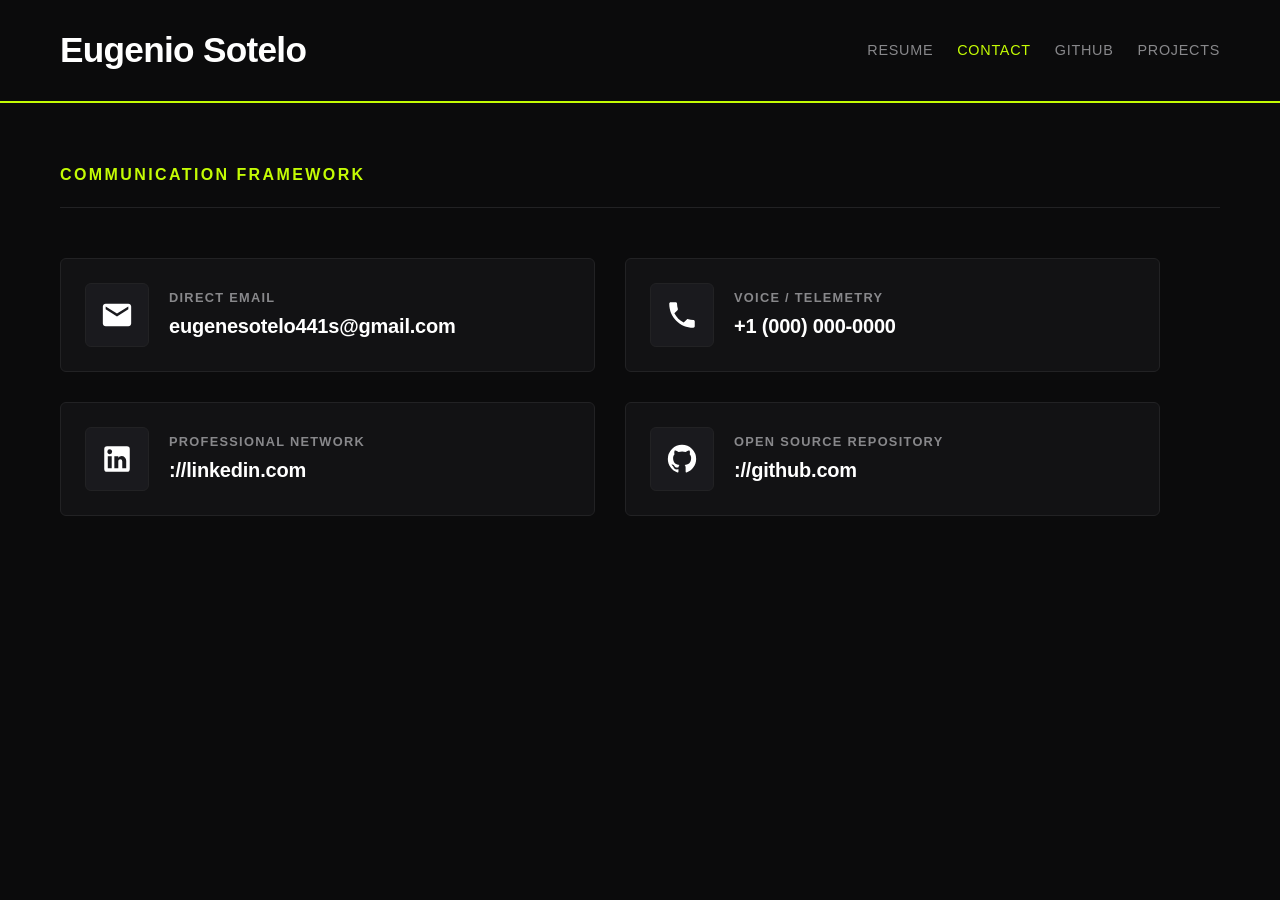
==== contact.html @ 0ef14af7 "Add contact.html with contact information layout This file contains the HTML structure for the conta" ====
<!DOCTYPE html>
<html lang="en">
<head>
    <meta charset="UTF-8">
    <meta name="viewport" content="width=device-width, initial-scale=1.0">
    <title>Eugenio Sotelo | Contact</title>
    <style>
        /* Modern Minimalist High-Contrast Palette */
        :root {
            --bg: #0b0b0c;
            --text-primary: #ffffff;
            --text-secondary: #88888b;
            --border-color: #222224;
            --accent: #c4fc04;
            --font-stack: -apple-system, BlinkMacSystemFont, 'Segoe UI', Roboto, sans-serif;
        }

        * {
            margin: 0;
            padding: 0;
            box-sizing: border-box;
        }

        body {
            background-color: var(--bg);
            color: var(--text-primary);
            font-family: var(--font-stack);
            line-height: 1.5;
            min-height: 100vh;
            display: flex;
            flex-direction: column;
        }

        /* Static Global Top Navigation Bar */
        header {
            width: 100%;
            background-color: var(--bg);
            border-bottom: 2px solid var(--accent);
        }

        .navbar {
            max-width: 100%;
            margin: 0 auto;
            display: flex;
            justify-content: space-between; 
            align-items: center;
            padding: 24px 60px;
        }

        /* Top-Left Header Name - Identical across all pages linking to home */
        .nav-logo {
            font-size: 2.2rem; 
            font-weight: 700;
            letter-spacing: -0.02em;
            color: var(--text-primary);
            text-decoration: none;
            transition: color 0.2s ease;
        }

        .nav-logo:hover {
            color: var(--accent);
        }

        .nav-links-group {
            display: flex;
            gap: 24px;
        }

        .nav-item {
            color: var(--text-secondary);
            text-decoration: none;
            font-size: 0.9rem;
            font-weight: 500;
            transition: color 0.2s ease;
            text-transform: uppercase;
            letter-spacing: 0.05em;
        }

        .nav-item:hover, .nav-item.active {
            color: var(--accent);
        }

        /* Contact Section Alignment Container */
        .contact-wrapper {
            width: 100%;
            max-width: 100%;
            padding: 60px 60px;
            flex: 1;
            display: flex;
            flex-direction: column;
            gap: 40px;
        }

        .page-title {
            font-size: 1rem;
            font-weight: 600;
            letter-spacing: 0.15em;
            color: var(--accent);
            text-transform: uppercase;
            border-bottom: 1px solid var(--border-color);
            padding-bottom: 20px;
            margin-bottom: 10px;
        }

        /* Grid System for Communication Nodes */
        .contact-grid {
            display: grid;
            grid-template-columns: repeat(2, 1fr);
            gap: 30px;
            width: 100%;
            max-width: 1100px;
        }

        /* Interactive Contact Card Row */
        .contact-card {
            display: flex;
            align-items: center;
            background-color: #121214;
            border: 1px solid var(--border-color);
            border-radius: 6px;
            padding: 24px;
            text-decoration: none;
            color: inherit;
            transition: transform 0.2s ease, border-color 0.2s ease;
        }

        .contact-card:hover {
            transform: translateY(-2px);
            border-color: var(--accent);
        }

        /* Left Side: Brand Logo Vector Frame */
        .logo-box {
            flex: 0 0 64px;
            height: 64px;
            background-color: #1a1a1e;
            border: 1px solid var(--border-color);
            border-radius: 6px;
            display: flex;
            align-items: center;
            justify-content: center;
            margin-right: 20px;
            padding: 14px;
        }

        .logo-box svg {
            width: 100%;
            height: 100%;
            fill: var(--text-primary);
            transition: fill 0.2s ease;
        }

        .contact-card:hover .logo-box svg {
            fill: var(--accent);
        }

        /* Right Side: Communication Meta Details Column */
        .contact-details {
            display: flex;
            flex-direction: column;
        }

        .method-label {
            font-size: 0.8rem;
            font-weight: 600;
            letter-spacing: 0.1em;
            color: var(--text-secondary);
            text-transform: uppercase;
            margin-bottom: 4px;
        }

        .communication-string {
            font-size: 1.25rem;
            font-weight: 600;
            color: var(--text-primary);
            letter-spacing: -0.01em;
            word-break: break-all;
        }

        /* Responsive Mobile Layout Adaptations */
        @media (max-width: 768px) {
            .contact-grid {
                grid-template-columns: 1fr;
                gap: 20px;
            }
            .navbar {
                flex-direction: column;
                gap: 16px;
                padding: 18px 20px;
                text-align: center;
            }
            .contact-wrapper {
                padding: 40px 20px;
            }
            .communication-string {
                font-size: 1.1rem;
            }
        }
    </style>
</head>

<body>

    <!-- Static Top Header Bar -->
    <header>
        <nav class="navbar">
            <a href="index.html" class="nav-logo">Eugenio Sotelo</a>
            
            <div class="nav-links-group">
                <a href="2026FallResume.pdf" target="_blank" class="nav-item">Resume</a>
                <a href="contact.html" class="nav-item active">Contact</a>
                <a href="https://github.com" target="_blank" class="nav-item">GitHub</a>
                <a href="projects.html" class="nav-item">Projects</a>
            </div>
        </nav>
    </header>

    <!-- Main Alignment Portal -->
    <main class="contact-wrapper">
        <h1 class="page-title">Communication Framework</h1>

        <div class="contact-grid">

            <!-- Node 01: Email Endpoint Link -->
            <a href="mailto:eugenesotelo441s@gmail.com" class="contact-card">
                <div class="logo-box">
                    <!-- Standard Mail Vector Graphic -->
                    <svg viewBox="0 0 24 24"><path d="M20 4H4c-1.1 0-1.99.9-1.99 2L2 18c0 1.1.9 2 2 2h16c1.1 0 2-.9 2-2V6c0-1.1-.9-2-2-2zm0 4l-8 5-8-5V6l8 5 8-5v2z"/></svg>
                </div>
                <div class="contact-details">
                    <span class="method-label">Direct Email</span>
                    <span class="communication-string">eugenesotelo441s@gmail.com</span>
                </div>
            </a>

            <!-- Node 02: Telephone Endpoint Link -->
            <!-- Note: Adjust the 'tel:' href code and string display configuration with your actual phone details below -->
            <a href="tel:+19545889817" class="contact-card">
                <div class="logo-box">
                    <!-- Standard Phone Vector Graphic -->
                    <svg viewBox="0 0 24 24"><path d="M6.62 10.79c1.44 2.83 3.76 5.14 6.59 6.59l2.2-2.2c.27-.27.67-.36 1.02-.24 1.12.37 2.33.57 3.57.57.55 0 1 .45 1 1V20c0 .55-.45 1-1 1-9.39 0-17-7.61-17-17 0-.55.45-1 1-1h3.5c.55 0 1 .45 1 1 0 1.25.2 2.45.57 3.57.11.35.03.74-.25 1.02l-2.2 2.2z"/></svg>
                </div>
                <div class="contact-details">
                    <span class="method-label">Voice / Telemetry</span>
                    <span class="communication-string">+1 (000) 000-0000</span>
                </div>
            </a>

            
            <!-- Note: Insert your custom LinkedIn profile link address directly inside the href axis below -->
            <a href="https://www.linkedin.com/in/eugenio-sotelo/" target="_blank" class="contact-card">
                <div class="logo-box">
                    <!-- High-Resolution SVG brand logo vector asset -->
                    <svg viewBox="0 0 24 24"><path d="M19 3a2 2 0 0 1 2 2v14a2 2 0 0 1-2 2H5a2 2 0 0 1-2-2V5a2 2 0 0 1 2-2h14m-.5 15.5v-5.3a3.26 3.26 0 0 0-3.26-3.26c-.85 0-1.84.52-2.32 1.3v-1.11h-2.79v8.37h2.79v-4.93c0-.77.62-1.4 1.39-1.4a1.4 1.4 0 0 1 1.4 1.4v4.93h2.79M6.88 8.56a1.68 1.68 0 0 0 1.68-1.68c0-.93-.75-1.69-1.68-1.69a1.69 1.69 0 0 0-1.69 1.69c0 .93.76 1.68 1.69 1.68m1.39 9.94v-8.37H5.5v8.37h2.77z"/></svg>
                </div>
                <div class="contact-details">
                    <span class="method-label">Professional Network</span>
                    <span class="communication-string">://linkedin.com</span>
                </div>
            </a>

            <!-- Node 04: GitHub Repository Target Link -->
            <a href="https://github.com/DriftLoki" target="_blank" class="contact-card">
                <div class="logo-box">
                    
                    <svg viewBox="0 0 24 24"><path d="M12 2A10 10 0 0 0 2 12c0 4.42 2.87 8.17 6.84 9.5.5.08.66-.23.66-.5v-1.69c-2.77.6-3.36-1.34-3.36-1.34-.46-1.16-1.11-1.47-1.11-1.47-.9-.62.07-.6.07-.6 1 .07 1.53 1.03 1.53 1.03.9 1.52 2.34 1.07 2.91.83.1-.75.4-1.25.72-1.53-2.21-.25-4.55-1.1-4.55-4.93 0-1.08.4-1.98 1.03-2.67-.1-.26-.45-1.27.1-2.64 0 0 .83-.27 2.74 1.02a9.58 9.58 0 0 1 5 0c1.91-1.3 2.74-1.02 2.74-1.02.55 1.37.2 2.38.1 2.64.64.7 1.03 1.6 1.03 2.67 0 3.84-2.34 4.68-4.57 4.93.36.31.68.92.68 1.85V21c0 .27.16.59.67.5C19.14 20.16 22 16.42 22 12A10 10 0 0 0 12 2z"/></svg>
                </div>
                <div class="contact-details">
                    <span class="method-label">Open Source Repository</span>
                    <span class="communication-string">://github.com</span>
                </div>
            </a>

        </div>
    </main>

</body>
</html>
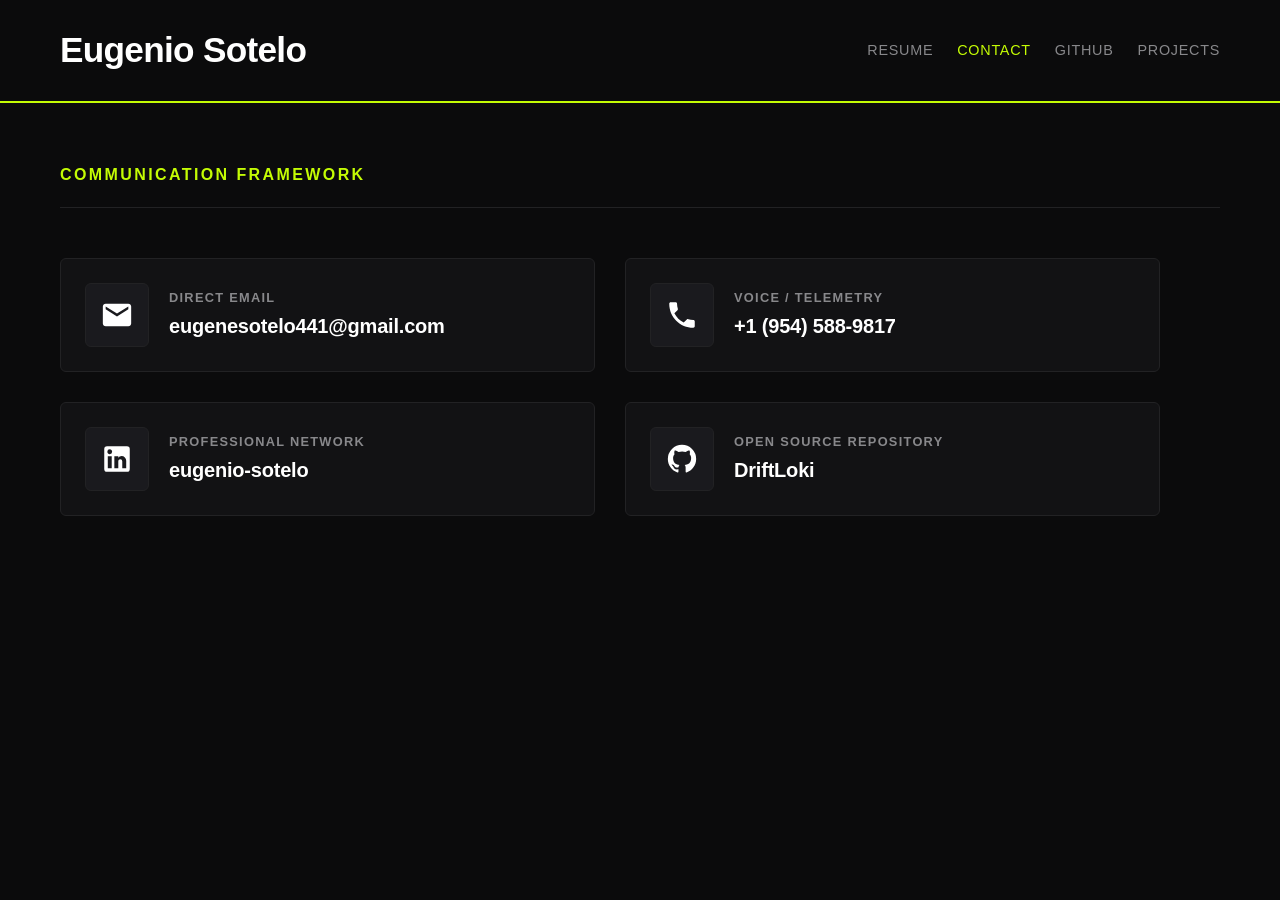
==== commit 7590bb41: "Update contact information in contact.html" ====
--- a/contact.html
+++ b/contact.html
@@ -222,14 +222,14 @@
         <div class="contact-grid">
 
             <!-- Node 01: Email Endpoint Link -->
-            <a href="mailto:eugenesotelo441s@gmail.com" class="contact-card">
+            <a href="mailto:eugenesotelo441@gmail.com" class="contact-card">
                 <div class="logo-box">
                     <!-- Standard Mail Vector Graphic -->
                     <svg viewBox="0 0 24 24"><path d="M20 4H4c-1.1 0-1.99.9-1.99 2L2 18c0 1.1.9 2 2 2h16c1.1 0 2-.9 2-2V6c0-1.1-.9-2-2-2zm0 4l-8 5-8-5V6l8 5 8-5v2z"/></svg>
                 </div>
                 <div class="contact-details">
                     <span class="method-label">Direct Email</span>
-                    <span class="communication-string">eugenesotelo441s@gmail.com</span>
+                    <span class="communication-string">eugenesotelo441@gmail.com</span>
                 </div>
             </a>
 
@@ -242,7 +242,7 @@
                 </div>
                 <div class="contact-details">
                     <span class="method-label">Voice / Telemetry</span>
-                    <span class="communication-string">+1 (000) 000-0000</span>
+                    <span class="communication-string">+1 (954) 588-9817</span>
                 </div>
             </a>
 
@@ -255,7 +255,7 @@
                 </div>
                 <div class="contact-details">
                     <span class="method-label">Professional Network</span>
-                    <span class="communication-string">://linkedin.com</span>
+                    <span class="communication-string">eugenio-sotelo</span>
                 </div>
             </a>
 
@@ -267,7 +267,7 @@
                 </div>
                 <div class="contact-details">
                     <span class="method-label">Open Source Repository</span>
-                    <span class="communication-string">://github.com</span>
+                    <span class="communication-string">DriftLoki</span>
                 </div>
             </a>
 
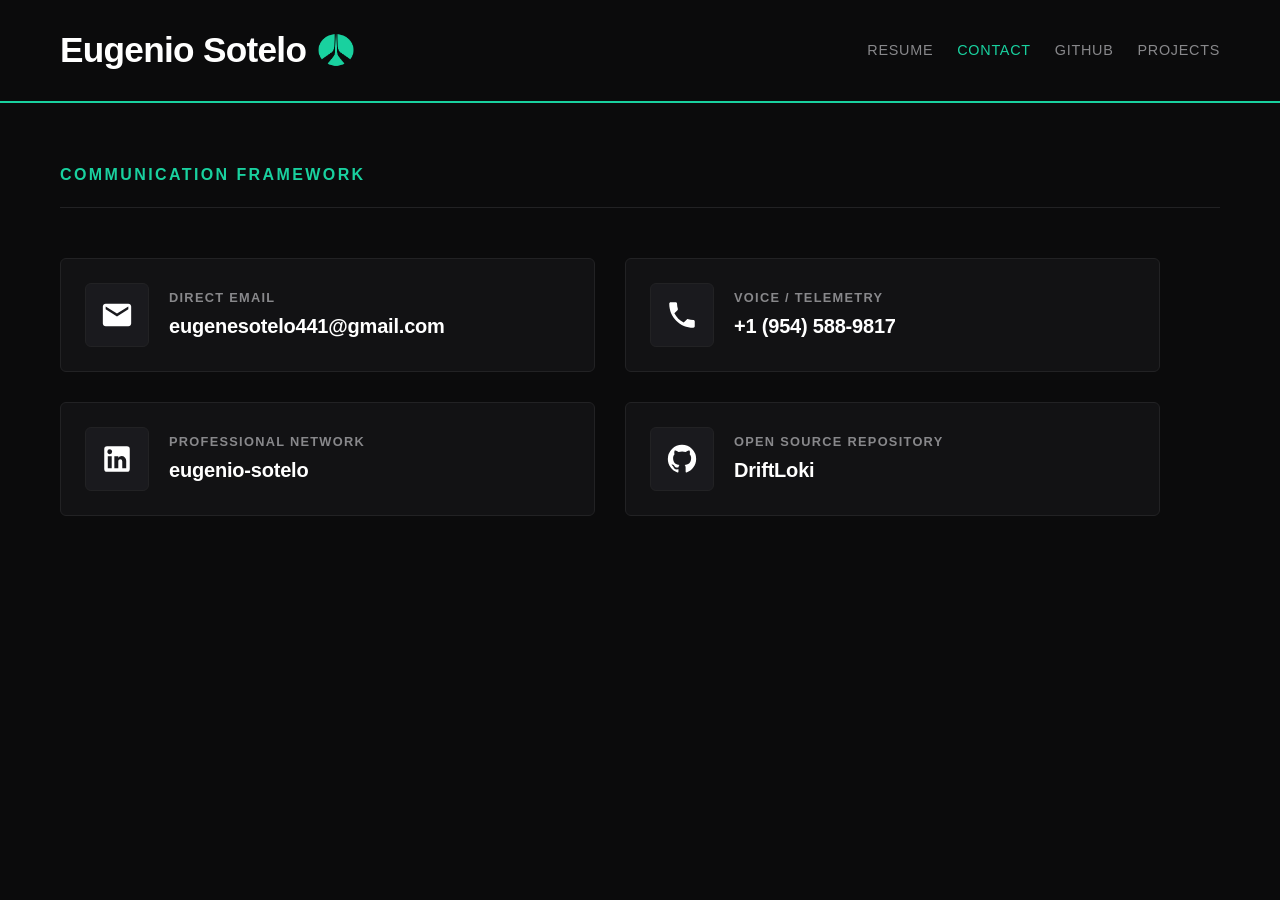
==== commit a719f2d4: "home page changes" ====
--- a/contact.html
+++ b/contact.html
@@ -4,82 +4,9 @@
     <meta charset="UTF-8">
     <meta name="viewport" content="width=device-width, initial-scale=1.0">
     <title>Eugenio Sotelo | Contact</title>
+    <link rel="icon" type="image/png" href="favicon.png?v=2">
+    <link rel="stylesheet" href="styles.css">
     <style>
-        /* Modern Minimalist High-Contrast Palette */
-        :root {
-            --bg: #0b0b0c;
-            --text-primary: #ffffff;
-            --text-secondary: #88888b;
-            --border-color: #222224;
-            --accent: #c4fc04;
-            --font-stack: -apple-system, BlinkMacSystemFont, 'Segoe UI', Roboto, sans-serif;
-        }
-
-        * {
-            margin: 0;
-            padding: 0;
-            box-sizing: border-box;
-        }
-
-        body {
-            background-color: var(--bg);
-            color: var(--text-primary);
-            font-family: var(--font-stack);
-            line-height: 1.5;
-            min-height: 100vh;
-            display: flex;
-            flex-direction: column;
-        }
-
-        /* Static Global Top Navigation Bar */
-        header {
-            width: 100%;
-            background-color: var(--bg);
-            border-bottom: 2px solid var(--accent);
-        }
-
-        .navbar {
-            max-width: 100%;
-            margin: 0 auto;
-            display: flex;
-            justify-content: space-between; 
-            align-items: center;
-            padding: 24px 60px;
-        }
-
-        /* Top-Left Header Name - Identical across all pages linking to home */
-        .nav-logo {
-            font-size: 2.2rem; 
-            font-weight: 700;
-            letter-spacing: -0.02em;
-            color: var(--text-primary);
-            text-decoration: none;
-            transition: color 0.2s ease;
-        }
-
-        .nav-logo:hover {
-            color: var(--accent);
-        }
-
-        .nav-links-group {
-            display: flex;
-            gap: 24px;
-        }
-
-        .nav-item {
-            color: var(--text-secondary);
-            text-decoration: none;
-            font-size: 0.9rem;
-            font-weight: 500;
-            transition: color 0.2s ease;
-            text-transform: uppercase;
-            letter-spacing: 0.05em;
-        }
-
-        .nav-item:hover, .nav-item.active {
-            color: var(--accent);
-        }
-
         /* Contact Section Alignment Container */
         .contact-wrapper {
             width: 100%;
@@ -121,6 +48,7 @@
             padding: 24px;
             text-decoration: none;
             color: inherit;
+            cursor: pointer;
             transition: transform 0.2s ease, border-color 0.2s ease;
         }
 
@@ -167,6 +95,7 @@
             color: var(--text-secondary);
             text-transform: uppercase;
             margin-bottom: 4px;
+            transition: color 0.2s ease;
         }
 
         .communication-string {
@@ -204,12 +133,12 @@
     <!-- Static Top Header Bar -->
     <header>
         <nav class="navbar">
-            <a href="index.html" class="nav-logo">Eugenio Sotelo</a>
+            <a href="index.html" class="nav-logo">Eugenio Sotelo<img src="favicon.png" alt=""></a>
             
             <div class="nav-links-group">
                 <a href="2026FallResume.pdf" target="_blank" class="nav-item">Resume</a>
                 <a href="contact.html" class="nav-item active">Contact</a>
-                <a href="https://github.com" target="_blank" class="nav-item">GitHub</a>
+                <a href="https://github.com/DriftLoki" target="_blank" class="nav-item">GitHub</a>
                 <a href="projects.html" class="nav-item">Projects</a>
             </div>
         </nav>
@@ -221,36 +150,31 @@
 
         <div class="contact-grid">
 
-            <!-- Node 01: Email Endpoint Link -->
-            <a href="mailto:eugenesotelo441@gmail.com" class="contact-card">
-                <div class="logo-box">
-                    <!-- Standard Mail Vector Graphic -->
+            <!-- Node 01: Email (Copies on click) -->
+            <div class="contact-card" onclick="copyToClipboard('eugenesotelo441@gmail.com', this)">
+                <div class="logo-box">
                     <svg viewBox="0 0 24 24"><path d="M20 4H4c-1.1 0-1.99.9-1.99 2L2 18c0 1.1.9 2 2 2h16c1.1 0 2-.9 2-2V6c0-1.1-.9-2-2-2zm0 4l-8 5-8-5V6l8 5 8-5v2z"/></svg>
                 </div>
                 <div class="contact-details">
                     <span class="method-label">Direct Email</span>
                     <span class="communication-string">eugenesotelo441@gmail.com</span>
                 </div>
-            </a>
-
-            <!-- Node 02: Telephone Endpoint Link -->
-            <!-- Note: Adjust the 'tel:' href code and string display configuration with your actual phone details below -->
-            <a href="tel:+19545889817" class="contact-card">
-                <div class="logo-box">
-                    <!-- Standard Phone Vector Graphic -->
+            </div>
+
+            <!-- Node 02: Telephone (Copies on click) -->
+            <div class="contact-card" onclick="copyToClipboard('+1 (954) 588-9817', this)">
+                <div class="logo-box">
                     <svg viewBox="0 0 24 24"><path d="M6.62 10.79c1.44 2.83 3.76 5.14 6.59 6.59l2.2-2.2c.27-.27.67-.36 1.02-.24 1.12.37 2.33.57 3.57.57.55 0 1 .45 1 1V20c0 .55-.45 1-1 1-9.39 0-17-7.61-17-17 0-.55.45-1 1-1h3.5c.55 0 1 .45 1 1 0 1.25.2 2.45.57 3.57.11.35.03.74-.25 1.02l-2.2 2.2z"/></svg>
                 </div>
                 <div class="contact-details">
                     <span class="method-label">Voice / Telemetry</span>
                     <span class="communication-string">+1 (954) 588-9817</span>
                 </div>
-            </a>
-
-            
-            <!-- Note: Insert your custom LinkedIn profile link address directly inside the href axis below -->
+            </div>
+
+            <!-- Node 03: LinkedIn -->
             <a href="https://www.linkedin.com/in/eugenio-sotelo/" target="_blank" class="contact-card">
                 <div class="logo-box">
-                    <!-- High-Resolution SVG brand logo vector asset -->
                     <svg viewBox="0 0 24 24"><path d="M19 3a2 2 0 0 1 2 2v14a2 2 0 0 1-2 2H5a2 2 0 0 1-2-2V5a2 2 0 0 1 2-2h14m-.5 15.5v-5.3a3.26 3.26 0 0 0-3.26-3.26c-.85 0-1.84.52-2.32 1.3v-1.11h-2.79v8.37h2.79v-4.93c0-.77.62-1.4 1.39-1.4a1.4 1.4 0 0 1 1.4 1.4v4.93h2.79M6.88 8.56a1.68 1.68 0 0 0 1.68-1.68c0-.93-.75-1.69-1.68-1.69a1.69 1.69 0 0 0-1.69 1.69c0 .93.76 1.68 1.69 1.68m1.39 9.94v-8.37H5.5v8.37h2.77z"/></svg>
                 </div>
                 <div class="contact-details">
@@ -259,10 +183,9 @@
                 </div>
             </a>
 
-            <!-- Node 04: GitHub Repository Target Link -->
+            <!-- Node 04: GitHub -->
             <a href="https://github.com/DriftLoki" target="_blank" class="contact-card">
                 <div class="logo-box">
-                    
                     <svg viewBox="0 0 24 24"><path d="M12 2A10 10 0 0 0 2 12c0 4.42 2.87 8.17 6.84 9.5.5.08.66-.23.66-.5v-1.69c-2.77.6-3.36-1.34-3.36-1.34-.46-1.16-1.11-1.47-1.11-1.47-.9-.62.07-.6.07-.6 1 .07 1.53 1.03 1.53 1.03.9 1.52 2.34 1.07 2.91.83.1-.75.4-1.25.72-1.53-2.21-.25-4.55-1.1-4.55-4.93 0-1.08.4-1.98 1.03-2.67-.1-.26-.45-1.27.1-2.64 0 0 .83-.27 2.74 1.02a9.58 9.58 0 0 1 5 0c1.91-1.3 2.74-1.02 2.74-1.02.55 1.37.2 2.38.1 2.64.64.7 1.03 1.6 1.03 2.67 0 3.84-2.34 4.68-4.57 4.93.36.31.68.92.68 1.85V21c0 .27.16.59.67.5C19.14 20.16 22 16.42 22 12A10 10 0 0 0 12 2z"/></svg>
                 </div>
                 <div class="contact-details">
@@ -274,8 +197,57 @@
         </div>
     </main>
 
+    <script>
+    function copyToClipboard(text, cardElement) {
+        function showFeedback() {
+            const label = cardElement.querySelector('.method-label');
+            const originalText = label.innerText;
+
+            label.innerText = 'COPIED TO CLIPBOARD!';
+            label.style.color = 'var(--accent)';
+
+            setTimeout(() => {
+                label.innerText = originalText;
+                label.style.color = 'var(--text-secondary)';
+            }, 2000);
+        }
+
+        // 1. Try modern Clipboard API
+        if (navigator.clipboard && window.isSecureContext) {
+            navigator.clipboard.writeText(text)
+                .then(showFeedback)
+                .catch(() => fallbackCopy(text, showFeedback));
+        } else {
+            // 2. Fallback for restricted iframe or HTTP environments
+            fallbackCopy(text, showFeedback);
+        }
+    }
+
+    function fallbackCopy(text, onSuccess) {
+        const textarea = document.createElement('textarea');
+        textarea.value = text;
+        // Prevent screen shift or visibility
+        textarea.style.position = 'fixed';
+        textarea.style.top = '-9999px';
+        textarea.style.left = '-9999px';
+        document.body.appendChild(textarea);
+        
+        textarea.focus();
+        textarea.select();
+
+        try {
+            const successful = document.execCommand('copy');
+            if (successful) {
+                onSuccess();
+            } else {
+                prompt("Copy manually:", text);
+            }
+        } catch (err) {
+            prompt("Copy manually:", text);
+        } finally {
+            document.body.removeChild(textarea);
+        }
+    }
+</script>
 </body>
 </html>
-
-
-  
--- a/styles.css
+++ b/styles.css
@@ -0,0 +1,94 @@
+:root {
+    --bg: #0b0b0c;
+    --text-primary: #ffffff;
+    --text-secondary: #88888b;
+    --border-color: #222224;
+    --accent: #19d19f;
+    --font-stack: -apple-system, BlinkMacSystemFont, 'Segoe UI', Roboto, sans-serif;
+}
+
+* {
+    margin: 0;
+    padding: 0;
+    box-sizing: border-box;
+}
+
+body {
+    background-color: var(--bg);
+    color: var(--text-primary);
+    font-family: var(--font-stack);
+    line-height: 1.5;
+    min-height: 100vh;
+    display: flex;
+    flex-direction: column;
+}
+
+header {
+    width: 100%;
+    background-color: var(--bg);
+    border-bottom: 2px solid var(--accent);
+}
+
+.navbar {
+    max-width: 100%;
+    margin: 0 auto;
+    display: flex;
+    justify-content: space-between;
+    align-items: center;
+    padding: 24px 60px;
+}
+
+.nav-logo {
+    display: inline-flex;
+    align-items: center;
+    gap: 12px;
+    font-size: 2.2rem;
+    font-weight: 700;
+    letter-spacing: -0.02em;
+    color: var(--text-primary);
+    text-decoration: none;
+    transition: color 0.2s ease;
+}
+
+.nav-logo img {
+    width: 36px;
+    height: 36px;
+    flex: 0 0 auto;
+    animation: logo-rotate 24s linear infinite;
+}
+
+@keyframes logo-rotate {
+    to {
+        transform: rotate(360deg);
+    }
+}
+
+.nav-logo:hover {
+    color: var(--accent);
+}
+
+.nav-links-group {
+    display: flex;
+    gap: 24px;
+}
+
+.nav-item {
+    color: var(--text-secondary);
+    text-decoration: none;
+    font-size: 0.9rem;
+    font-weight: 500;
+    transition: color 0.2s ease;
+    text-transform: uppercase;
+    letter-spacing: 0.05em;
+}
+
+.nav-item:hover,
+.nav-item.active {
+    color: var(--accent);
+}
+
+@media (prefers-reduced-motion: reduce) {
+    .nav-logo img {
+        animation: none;
+    }
+}
